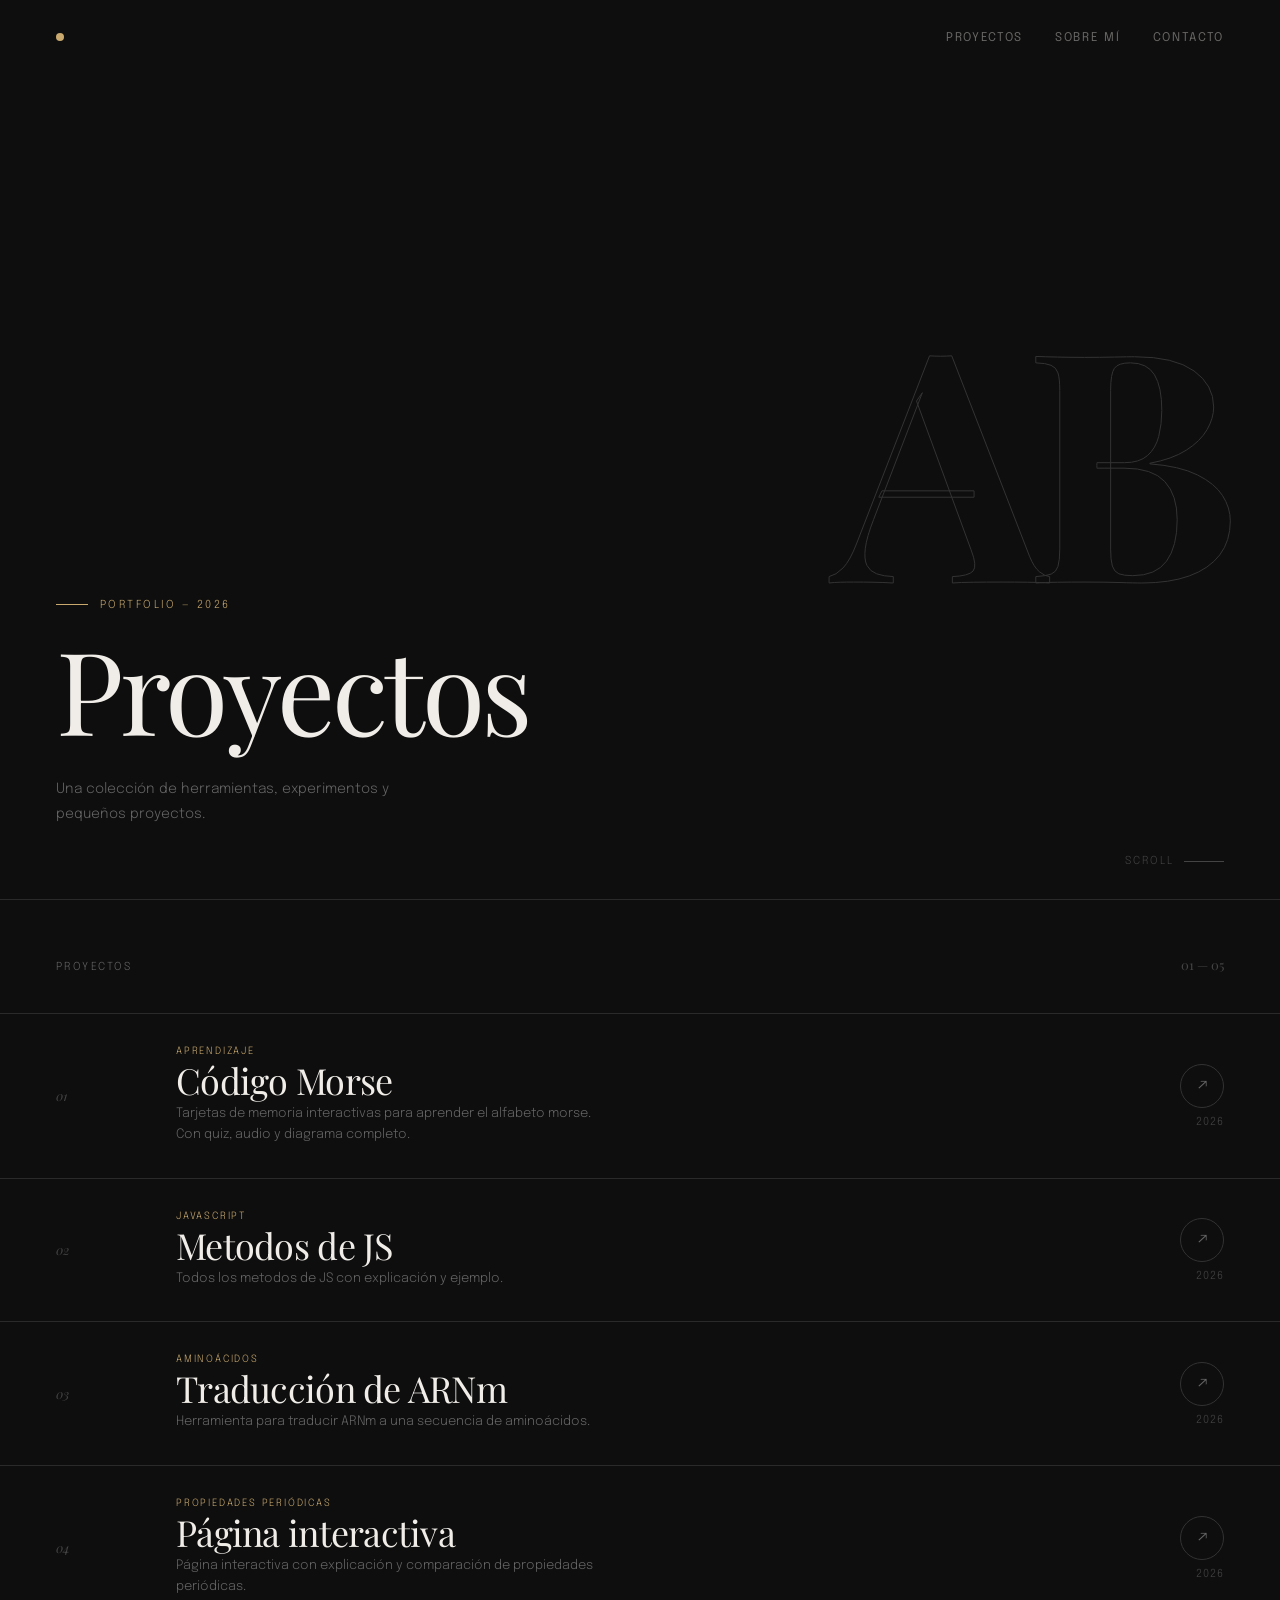
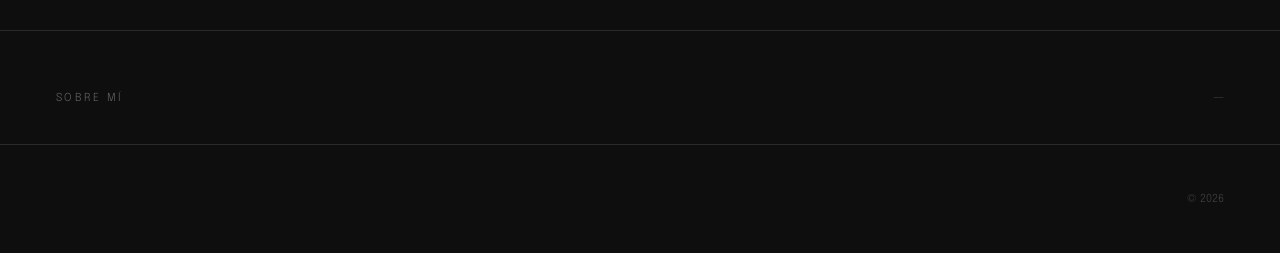
==== index.html @ 75d4f8e0 "Simplify hero section and footer content Removed unnecessary text from the hero section and footer." ====
<!DOCTYPE html>
<html lang="es">
<head>
<meta charset="UTF-8">
<meta name="viewport" content="width=device-width, initial-scale=1.0">
<title>Proyectos</title>
<link href="https://fonts.googleapis.com/css2?family=Playfair+Display:ital,wght@0,400;0,700;1,400&family=Epilogue:wght@300;400;500&display=swap" rel="stylesheet">
<style>
:root {
  --bg: #0e0e0e;
  --bg2: #161616;
  --bg3: #1e1e1e;
  --line: #2a2a2a;
  --line2: #333;
  --text: #f0ede8;
  --muted: #666;
  --muted2: #444;
  --gold: #c9a96e;
  --gold2: #e8c99a;
  --white: #f0ede8;
}

*, *::before, *::after { box-sizing: border-box; margin: 0; padding: 0; }
html { scroll-behavior: smooth; }

body {
  background: var(--bg);
  color: var(--text);
  font-family: 'Epilogue', sans-serif;
  font-weight: 300;
  min-height: 100vh;
  overflow-x: hidden;
}

#cur {
  position: fixed; width: 6px; height: 6px;
  background: var(--gold); border-radius: 50%;
  pointer-events: none; z-index: 9999;
  transform: translate(-50%,-50%);
  transition: width .25s, height .25s, background .25s, opacity .2s;
}
#cur.big { width: 40px; height: 40px; background: transparent; border: 1px solid var(--gold); opacity: .6; }
body { cursor: none; }

nav {
  position: fixed; top: 0; left: 0; right: 0; z-index: 200;
  display: flex; justify-content: space-between; align-items: center;
  padding: 28px 56px;
}
.nav-mark { width: 8px; height: 8px; border-radius: 50%; background: var(--gold); }
.nav-links { display: flex; gap: 32px; list-style: none; }
.nav-links a {
  font-size: 12px; letter-spacing: .14em; text-transform: uppercase;
  color: var(--white); text-decoration: none; font-weight: 400;
  opacity: .4; transition: opacity .2s;
}
.nav-links a:hover { opacity: 1; }

.hero {
  min-height: 100vh;
  display: flex; flex-direction: column;
  justify-content: flex-end;
  padding: 0 56px 72px;
  position: relative;
  border-bottom: 1px solid var(--line);
}

.hero-num {
  position: absolute;
  top: 50%; right: 56px;
  transform: translateY(-50%);
  font-family: 'Playfair Display', serif;
  font-size: clamp(180px, 28vw, 320px);
  font-weight: 700;
  color: transparent;
  -webkit-text-stroke: 1px var(--line2);
  line-height: 1;
  pointer-events: none;
  user-select: none;
  letter-spacing: -0.05em;
}

.hero-eyebrow {
  font-size: 11px; letter-spacing: .22em; text-transform: uppercase;
  color: var(--gold); margin-bottom: 24px;
  display: flex; align-items: center; gap: 12px;
  opacity: 0; animation: up .7s .1s ease forwards;
}
.hero-eyebrow::before { content:''; width: 32px; height: 1px; background: var(--gold); display:block; }

.hero h1 {
  font-family: 'Playfair Display', serif;
  font-size: clamp(52px, 9vw, 118px);
  font-weight: 400;
  line-height: .92;
  letter-spacing: -.03em;
  color: var(--white);
  opacity: 0; animation: up .8s .2s ease forwards;
}
.hero h1 em { font-style: italic; color: var(--gold); }

.hero-sub {
  margin-top: 36px;
  font-size: 14px; color: var(--muted); line-height: 1.8;
  max-width: 380px;
  opacity: 0; animation: up .7s .35s ease forwards;
}

.scroll-hint {
  position: absolute; bottom: 32px; right: 56px;
  font-size: 11px; letter-spacing: .18em; text-transform: uppercase;
  color: var(--muted2);
  display: flex; align-items: center; gap: 10px;
  opacity: 0; animation: up .6s .5s ease forwards;
}
.scroll-hint::after { content:''; display:block; width:40px; height:1px; background:var(--muted2); }

@keyframes up { from { opacity:0; transform:translateY(20px); } to { opacity:1; transform:translateY(0); } }

.section-header {
  display: flex; align-items: baseline; justify-content: space-between;
  padding: 56px 56px 40px;
  border-bottom: 1px solid var(--line);
}
.section-title {
  font-size: 11px; letter-spacing: .22em; text-transform: uppercase;
  color: var(--muted);
}
.section-count { font-family: 'Playfair Display', serif; font-size: 13px; color: var(--muted2); }

.proj {
  display: grid;
  grid-template-columns: 80px 1fr auto;
  align-items: center;
  gap: 0 40px;
  padding: 32px 56px;
  border-bottom: 1px solid var(--line);
  text-decoration: none;
  color: inherit;
  position: relative;
  overflow: hidden;
}
.proj::before {
  content: '';
  position: absolute; inset: 0;
  background: var(--bg2);
  transform: scaleX(0); transform-origin: left;
  transition: transform .4s cubic-bezier(.16,1,.3,1);
}
.proj:hover::before { transform: scaleX(1); }
.proj > * { position: relative; z-index: 1; }

.proj-num {
  font-family: 'Playfair Display', serif;
  font-size: 13px; color: var(--muted2);
  font-style: italic;
}
.proj-tag {
  font-size: 10px; letter-spacing: .18em; text-transform: uppercase;
  color: var(--gold); margin-bottom: 6px; display: block;
}
.proj-name {
  font-family: 'Playfair Display', serif;
  font-size: clamp(22px, 3.5vw, 36px);
  font-weight: 400; color: var(--white);
  letter-spacing: -.02em; line-height: 1;
  transition: color .2s;
}
.proj:hover .proj-name { color: var(--gold2); }
.proj-desc {
  font-size: 13px; color: var(--muted); margin-top: 6px;
  line-height: 1.6; max-width: 440px;
}
.proj-right { text-align: right; }
.proj-arrow {
  width: 44px; height: 44px; border-radius: 50%;
  border: 1px solid var(--line2);
  display: flex; align-items: center; justify-content: center;
  font-size: 18px; color: var(--muted);
  transition: all .2s; margin-left: auto; margin-bottom: 8px;
}
.proj:hover .proj-arrow { border-color: var(--gold); color: var(--gold); transform: rotate(45deg); }
.proj-year { font-size: 11px; color: var(--muted2); letter-spacing: .1em; }
.proj.soon { pointer-events: none; }
.proj.soon .proj-name { color: var(--muted2); }
.proj.soon .proj-tag { color: var(--muted2); }
.proj-badge {
  display: inline-block;
  font-size: 9px; letter-spacing: .12em; text-transform: uppercase;
  border: 1px solid var(--line2); color: var(--muted2);
  padding: 3px 8px; border-radius: 100px; margin-top: 6px;
}

.about {
  display: grid; grid-template-columns: 1fr 1fr;
  border-bottom: 1px solid var(--line);
}
.about-left {
  padding: 64px 56px;
  border-right: 1px solid var(--line);
}
.about-left p {
  font-size: 15px; line-height: 1.85; color: var(--muted);
  font-weight: 300; max-width: 420px;
}
.about-left p strong { color: var(--text); font-weight: 400; }
.about-right {
  padding: 64px 56px;
  display: flex; flex-direction: column; gap: 28px;
}
.skill-row { display: flex; align-items: center; justify-content: space-between; }
.skill-name { font-size: 12px; letter-spacing: .1em; text-transform: uppercase; color: var(--muted); min-width: 110px; }
.skill-bar { flex: 1; height: 1px; background: var(--line2); margin: 0 20px; position: relative; }
.skill-fill { position: absolute; left: 0; top: 0; height: 1px; background: var(--gold); transition: width 1.2s cubic-bezier(.16,1,.3,1); width: 0; }
.skill-pct { font-family: 'Playfair Display', serif; font-size: 13px; color: var(--muted2); font-style: italic; }

footer {
  padding: 48px 56px;
  display: flex; align-items: flex-end; justify-content: space-between;
  flex-wrap: wrap; gap: 24px;
}
.footer-name {
  font-family: 'Playfair Display', serif;
  font-size: clamp(36px, 8vw, 96px);
  font-weight: 400;
  color: transparent;
  -webkit-text-stroke: 1px var(--line2);
  letter-spacing: -.04em;
  line-height: 1;
  transition: -webkit-text-stroke-color .4s, color .4s;
}
.footer-name:hover { color: var(--text); -webkit-text-stroke-color: transparent; }
.footer-right { text-align: right; }
.footer-links { display: flex; gap: 24px; justify-content: flex-end; margin-bottom: 8px; }
.footer-links a {
  font-size: 11px; letter-spacing: .14em; text-transform: uppercase;
  color: var(--muted); text-decoration: none; transition: color .2s;
}
.footer-links a:hover { color: var(--gold); }
.footer-copy { font-size: 11px; color: var(--muted2); }

@media (max-width: 700px) {
  nav { padding: 24px; }
  .hero { padding: 0 24px 56px; }
  .hero-num { display: none; }
  .scroll-hint { display: none; }
  .section-header { padding: 40px 24px 28px; }
  .proj { grid-template-columns: 48px 1fr; padding: 24px; gap: 0 16px; }
  .proj-right { display: none; }
  .about { grid-template-columns: 1fr; }
  .about-left { border-right: none; border-bottom: 1px solid var(--line); padding: 40px 24px; }
  .about-right { padding: 40px 24px; }
  footer { padding: 32px 24px; }
}
</style>
</head>
<body>

<div id="cur"></div>

<nav>
  <div class="nav-mark"></div>
  <ul class="nav-links">
    <li><a href="#proyectos">Proyectos</a></li>
    <li><a href="#sobre-mi">Sobre mí</a></li>
    <li><a href="mailto:tu@email.com">Contacto</a></li>
  </ul>
</nav>

<section class="hero">
  <div class="hero-num">AB</div>
  <div class="hero-eyebrow">Portfolio — 2026</div>
  <h1>Proyectos</h1>
  <p class="hero-sub">Una colección de herramientas, experimentos y pequeños proyectos.</p>
  <div class="scroll-hint">Scroll</div>
</section>

<div class="section-header" id="proyectos">
  <span class="section-title">Proyectos</span>
  <span class="section-count">01 — 05</span>
</div>

<div class="projects">
  <a href="https://abouziani1.github.io/Morse/" target="_blank" class="proj">
    <div class="proj-num">01</div>
    <div class="proj-info">
      <span class="proj-tag">Aprendizaje</span>
      <div class="proj-name">Código Morse</div>
      <p class="proj-desc">Tarjetas de memoria interactivas para aprender el alfabeto morse. Con quiz, audio y diagrama completo.</p>
    </div>
    <div class="proj-right">
      <div class="proj-arrow">↗</div>
      <div class="proj-year">2026</div>
    </div>
  </a>

  <a href="https://abouziani1.github.io/metodos/" target="_blank" class="proj">
    <div class="proj-num">02</div>
    <div class="proj-info">
      <span class="proj-tag">JavaScript</span>
      <div class="proj-name">Metodos de JS</div>
      <p class="proj-desc">Todos los metodos de JS con explicación y ejemplo.</p>
    </div>
    <div class="proj-right">
      <div class="proj-arrow">↗</div>
      <div class="proj-year">2026</div>
    </div>
  </a>

  <a href="https://abouziani1.github.io/aminoacidos/" target="_blank" class="proj">
    <div class="proj-num">03</div>
    <div class="proj-info">
      <span class="proj-tag">Aminoácidos</span>
      <div class="proj-name">Traducción de ARNm</div>
      <p class="proj-desc">Herramienta para traducir ARNm a una secuencia de aminoácidos.</p>
    </div>
    <div class="proj-right">
      <div class="proj-arrow">↗</div>
      <div class="proj-year">2026</div>
    </div>
  </a>

 <a href="https://abouziani1.github.io/Propiedades-periodicas/" target="_blank" class="proj">
    <div class="proj-num">04</div>
    <div class="proj-info">
      <span class="proj-tag">Propiedades periódicas</span>
      <div class="proj-name">Página interactiva</div>
      <p class="proj-desc">Página interactiva con explicación y comparación de propiedades periódicas.</p>
    </div>
    <div class="proj-right">
      <div class="proj-arrow">↗</div>
      <div class="proj-year">2026</div>
    </div>
  </a>

<div class="section-header" id="sobre-mi">
  <span class="section-title">Sobre mí</span>
  <span class="section-count">—</span>
</div>

<footer>
  <div class="footer-name"></div>
  <div class="footer-right">
    <div class="footer-copy">© 2026</div>
  </div>
</footer>

<script>
const cur = document.getElementById('cur');
let mx = -100, my = -100;
document.addEventListener('mousemove', e => { mx = e.clientX; my = e.clientY; });
(function loop() {
  cur.style.left = mx + 'px';
  cur.style.top = my + 'px';
  requestAnimationFrame(loop);
})();
document.querySelectorAll('a, .proj:not(.soon)').forEach(el => {
  el.addEventListener('mouseenter', () => cur.classList.add('big'));
  el.addEventListener('mouseleave', () => cur.classList.remove('big'));
});

const skillObs = new IntersectionObserver(entries => {
  entries.forEach(e => {
    if (e.isIntersecting) {
      e.target.querySelectorAll('.skill-fill').forEach(bar => {
        bar.style.width = bar.dataset.w + '%';
      });
      skillObs.unobserve(e.target);
    }
  });
}, { threshold: 0.3 });
skillObs.observe(document.getElementById('skills'));
</script>
</body>
</html>
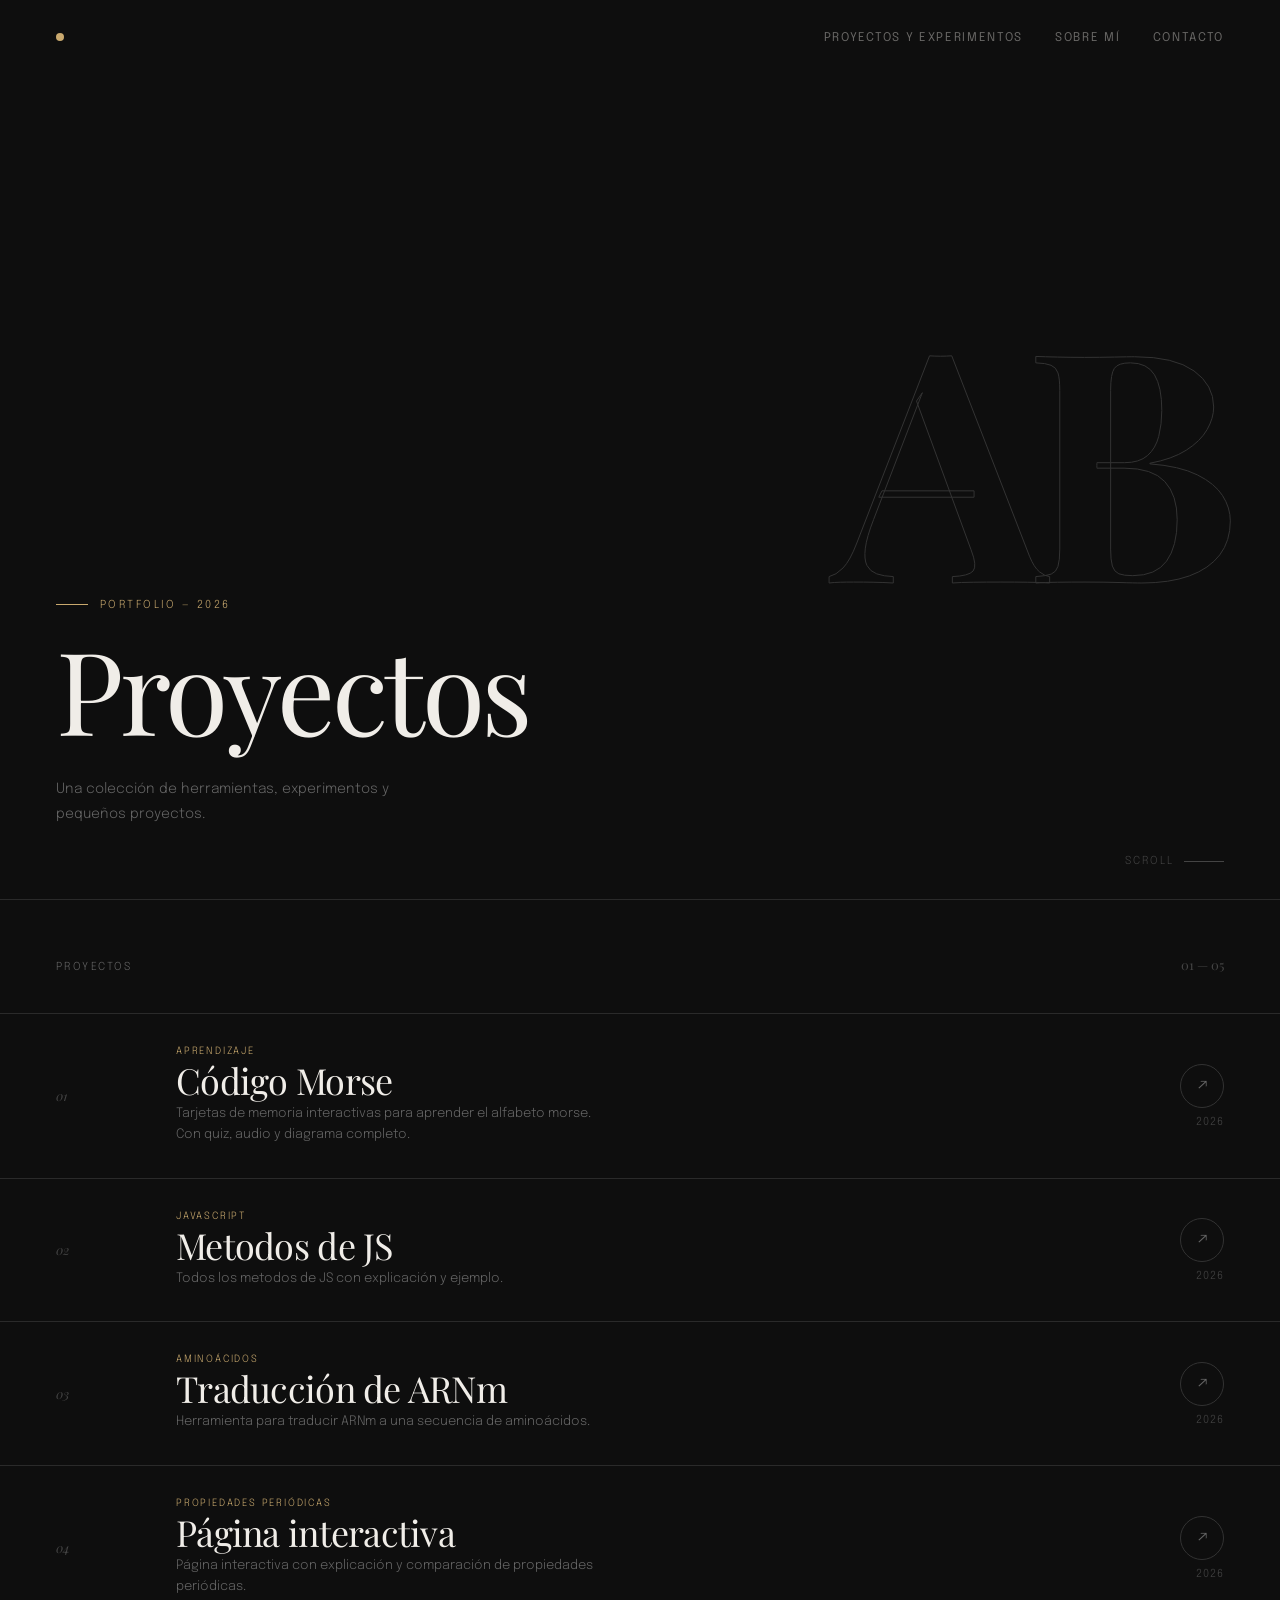
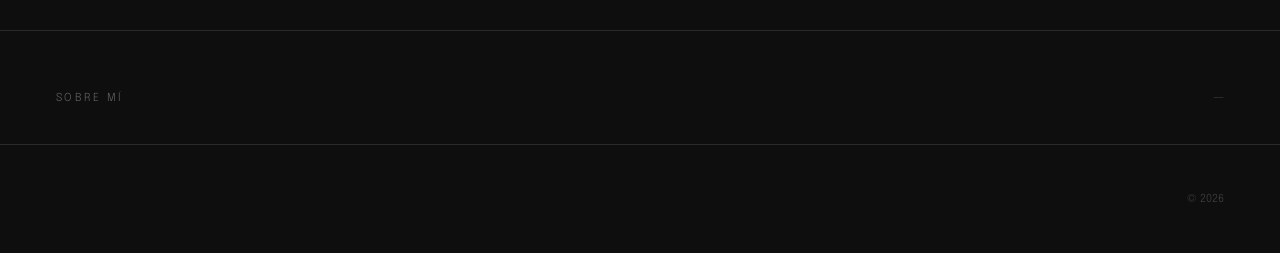
==== commit 81c2a409: "Update index.html" ====
--- a/index.html
+++ b/index.html
@@ -261,7 +261,7 @@
 <nav>
   <div class="nav-mark"></div>
   <ul class="nav-links">
-    <li><a href="#proyectos">Proyectos</a></li>
+    <li><a href="#proyectos">Proyectos y experimentos</a></li>
     <li><a href="#sobre-mi">Sobre mí</a></li>
     <li><a href="mailto:tu@email.com">Contacto</a></li>
   </ul>
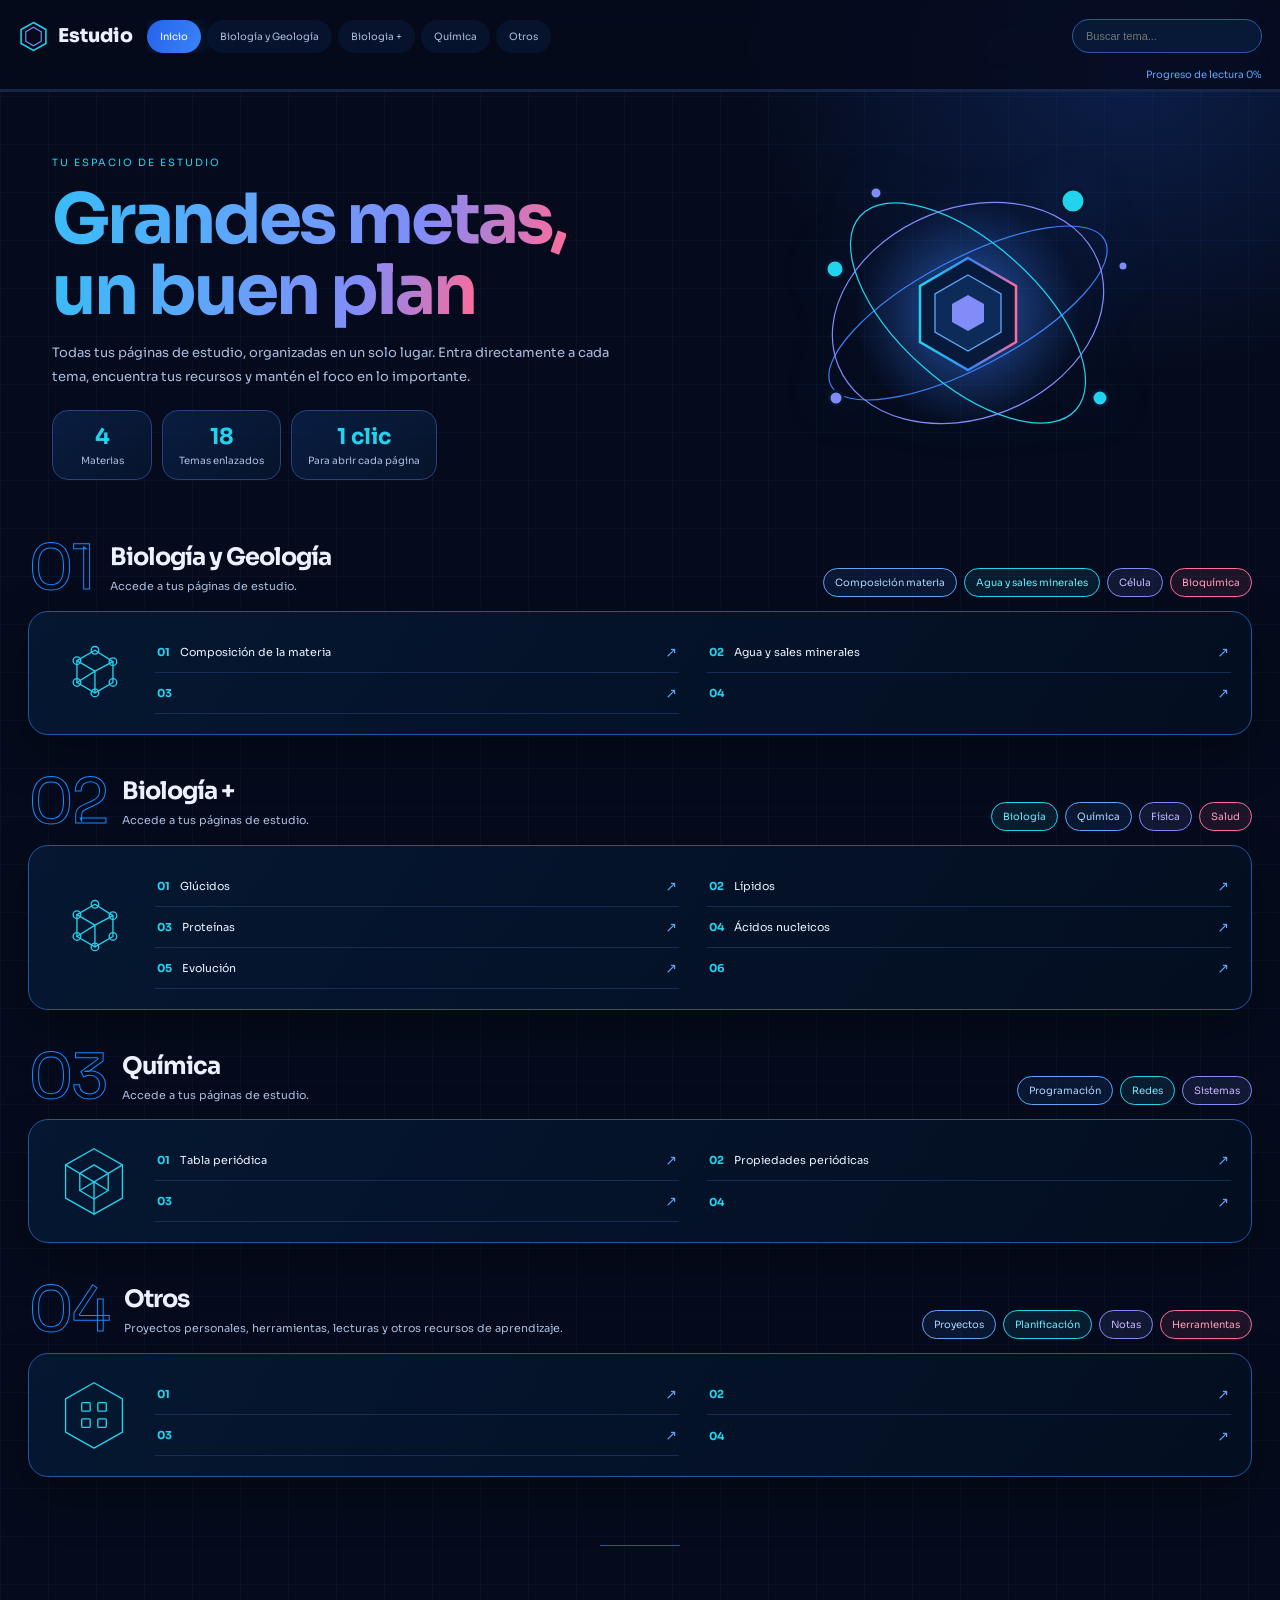
==== commit e7f777e0: "Add files via upload" ====
--- a/index.html
+++ b/index.html
@@ -1,375 +1,98 @@
 <!DOCTYPE html>
 <html lang="es">
+
 <head>
-<meta charset="UTF-8">
-<meta name="viewport" content="width=device-width, initial-scale=1.0">
-<title>Proyectos</title>
-<link href="https://fonts.googleapis.com/css2?family=Playfair+Display:ital,wght@0,400;0,700;1,400&family=Epilogue:wght@300;400;500&display=swap" rel="stylesheet">
-<style>
-:root {
-  --bg: #0e0e0e;
-  --bg2: #161616;
-  --bg3: #1e1e1e;
-  --line: #2a2a2a;
-  --line2: #333;
-  --text: #f0ede8;
-  --muted: #666;
-  --muted2: #444;
-  --gold: #c9a96e;
-  --gold2: #e8c99a;
-  --white: #f0ede8;
-}
+  <meta charset="utf-8" />
+  <meta name="viewport" content="width=device-width, initial-scale=1, viewport-fit=cover" />
+  <meta name="theme-color" content="#050b1c" />
+  <title>Espacio de estudio</title>
+  <link rel="preconnect" href="https://fonts.googleapis.com" />
+  <link href="https://fonts.googleapis.com/css2?family=Sora:wght@400;500;600;700;800&display=swap" rel="stylesheet" />
+  <link rel="stylesheet" href="style.css">
+</head>
 
-*, *::before, *::after { box-sizing: border-box; margin: 0; padding: 0; }
-html { scroll-behavior: smooth; }
-
-body {
-  background: var(--bg);
-  color: var(--text);
-  font-family: 'Epilogue', sans-serif;
-  font-weight: 300;
-  min-height: 100vh;
-  overflow-x: hidden;
-}
-
-#cur {
-  position: fixed; width: 6px; height: 6px;
-  background: var(--gold); border-radius: 50%;
-  pointer-events: none; z-index: 9999;
-  transform: translate(-50%,-50%);
-  transition: width .25s, height .25s, background .25s, opacity .2s;
-}
-#cur.big { width: 40px; height: 40px; background: transparent; border: 1px solid var(--gold); opacity: .6; }
-body { cursor: none; }
-
-nav {
-  position: fixed; top: 0; left: 0; right: 0; z-index: 200;
-  display: flex; justify-content: space-between; align-items: center;
-  padding: 28px 56px;
-}
-.nav-mark { width: 8px; height: 8px; border-radius: 50%; background: var(--gold); }
-.nav-links { display: flex; gap: 32px; list-style: none; }
-.nav-links a {
-  font-size: 12px; letter-spacing: .14em; text-transform: uppercase;
-  color: var(--white); text-decoration: none; font-weight: 400;
-  opacity: .4; transition: opacity .2s;
-}
-.nav-links a:hover { opacity: 1; }
-
-.hero {
-  min-height: 100vh;
-  display: flex; flex-direction: column;
-  justify-content: flex-end;
-  padding: 0 56px 72px;
-  position: relative;
-  border-bottom: 1px solid var(--line);
-}
-
-.hero-num {
-  position: absolute;
-  top: 50%; right: 56px;
-  transform: translateY(-50%);
-  font-family: 'Playfair Display', serif;
-  font-size: clamp(180px, 28vw, 320px);
-  font-weight: 700;
-  color: transparent;
-  -webkit-text-stroke: 1px var(--line2);
-  line-height: 1;
-  pointer-events: none;
-  user-select: none;
-  letter-spacing: -0.05em;
-}
-
-.hero-eyebrow {
-  font-size: 11px; letter-spacing: .22em; text-transform: uppercase;
-  color: var(--gold); margin-bottom: 24px;
-  display: flex; align-items: center; gap: 12px;
-  opacity: 0; animation: up .7s .1s ease forwards;
-}
-.hero-eyebrow::before { content:''; width: 32px; height: 1px; background: var(--gold); display:block; }
-
-.hero h1 {
-  font-family: 'Playfair Display', serif;
-  font-size: clamp(52px, 9vw, 118px);
-  font-weight: 400;
-  line-height: .92;
-  letter-spacing: -.03em;
-  color: var(--white);
-  opacity: 0; animation: up .8s .2s ease forwards;
-}
-.hero h1 em { font-style: italic; color: var(--gold); }
-
-.hero-sub {
-  margin-top: 36px;
-  font-size: 14px; color: var(--muted); line-height: 1.8;
-  max-width: 380px;
-  opacity: 0; animation: up .7s .35s ease forwards;
-}
-
-.scroll-hint {
-  position: absolute; bottom: 32px; right: 56px;
-  font-size: 11px; letter-spacing: .18em; text-transform: uppercase;
-  color: var(--muted2);
-  display: flex; align-items: center; gap: 10px;
-  opacity: 0; animation: up .6s .5s ease forwards;
-}
-.scroll-hint::after { content:''; display:block; width:40px; height:1px; background:var(--muted2); }
-
-@keyframes up { from { opacity:0; transform:translateY(20px); } to { opacity:1; transform:translateY(0); } }
-
-.section-header {
-  display: flex; align-items: baseline; justify-content: space-between;
-  padding: 56px 56px 40px;
-  border-bottom: 1px solid var(--line);
-}
-.section-title {
-  font-size: 11px; letter-spacing: .22em; text-transform: uppercase;
-  color: var(--muted);
-}
-.section-count { font-family: 'Playfair Display', serif; font-size: 13px; color: var(--muted2); }
-
-.proj {
-  display: grid;
-  grid-template-columns: 80px 1fr auto;
-  align-items: center;
-  gap: 0 40px;
-  padding: 32px 56px;
-  border-bottom: 1px solid var(--line);
-  text-decoration: none;
-  color: inherit;
-  position: relative;
-  overflow: hidden;
-}
-.proj::before {
-  content: '';
-  position: absolute; inset: 0;
-  background: var(--bg2);
-  transform: scaleX(0); transform-origin: left;
-  transition: transform .4s cubic-bezier(.16,1,.3,1);
-}
-.proj:hover::before { transform: scaleX(1); }
-.proj > * { position: relative; z-index: 1; }
-
-.proj-num {
-  font-family: 'Playfair Display', serif;
-  font-size: 13px; color: var(--muted2);
-  font-style: italic;
-}
-.proj-tag {
-  font-size: 10px; letter-spacing: .18em; text-transform: uppercase;
-  color: var(--gold); margin-bottom: 6px; display: block;
-}
-.proj-name {
-  font-family: 'Playfair Display', serif;
-  font-size: clamp(22px, 3.5vw, 36px);
-  font-weight: 400; color: var(--white);
-  letter-spacing: -.02em; line-height: 1;
-  transition: color .2s;
-}
-.proj:hover .proj-name { color: var(--gold2); }
-.proj-desc {
-  font-size: 13px; color: var(--muted); margin-top: 6px;
-  line-height: 1.6; max-width: 440px;
-}
-.proj-right { text-align: right; }
-.proj-arrow {
-  width: 44px; height: 44px; border-radius: 50%;
-  border: 1px solid var(--line2);
-  display: flex; align-items: center; justify-content: center;
-  font-size: 18px; color: var(--muted);
-  transition: all .2s; margin-left: auto; margin-bottom: 8px;
-}
-.proj:hover .proj-arrow { border-color: var(--gold); color: var(--gold); transform: rotate(45deg); }
-.proj-year { font-size: 11px; color: var(--muted2); letter-spacing: .1em; }
-.proj.soon { pointer-events: none; }
-.proj.soon .proj-name { color: var(--muted2); }
-.proj.soon .proj-tag { color: var(--muted2); }
-.proj-badge {
-  display: inline-block;
-  font-size: 9px; letter-spacing: .12em; text-transform: uppercase;
-  border: 1px solid var(--line2); color: var(--muted2);
-  padding: 3px 8px; border-radius: 100px; margin-top: 6px;
-}
-
-.about {
-  display: grid; grid-template-columns: 1fr 1fr;
-  border-bottom: 1px solid var(--line);
-}
-.about-left {
-  padding: 64px 56px;
-  border-right: 1px solid var(--line);
-}
-.about-left p {
-  font-size: 15px; line-height: 1.85; color: var(--muted);
-  font-weight: 300; max-width: 420px;
-}
-.about-left p strong { color: var(--text); font-weight: 400; }
-.about-right {
-  padding: 64px 56px;
-  display: flex; flex-direction: column; gap: 28px;
-}
-.skill-row { display: flex; align-items: center; justify-content: space-between; }
-.skill-name { font-size: 12px; letter-spacing: .1em; text-transform: uppercase; color: var(--muted); min-width: 110px; }
-.skill-bar { flex: 1; height: 1px; background: var(--line2); margin: 0 20px; position: relative; }
-.skill-fill { position: absolute; left: 0; top: 0; height: 1px; background: var(--gold); transition: width 1.2s cubic-bezier(.16,1,.3,1); width: 0; }
-.skill-pct { font-family: 'Playfair Display', serif; font-size: 13px; color: var(--muted2); font-style: italic; }
-
-footer {
-  padding: 48px 56px;
-  display: flex; align-items: flex-end; justify-content: space-between;
-  flex-wrap: wrap; gap: 24px;
-}
-.footer-name {
-  font-family: 'Playfair Display', serif;
-  font-size: clamp(36px, 8vw, 96px);
-  font-weight: 400;
-  color: transparent;
-  -webkit-text-stroke: 1px var(--line2);
-  letter-spacing: -.04em;
-  line-height: 1;
-  transition: -webkit-text-stroke-color .4s, color .4s;
-}
-.footer-name:hover { color: var(--text); -webkit-text-stroke-color: transparent; }
-.footer-right { text-align: right; }
-.footer-links { display: flex; gap: 24px; justify-content: flex-end; margin-bottom: 8px; }
-.footer-links a {
-  font-size: 11px; letter-spacing: .14em; text-transform: uppercase;
-  color: var(--muted); text-decoration: none; transition: color .2s;
-}
-.footer-links a:hover { color: var(--gold); }
-.footer-copy { font-size: 11px; color: var(--muted2); }
-
-@media (max-width: 700px) {
-  nav { padding: 24px; }
-  .hero { padding: 0 24px 56px; }
-  .hero-num { display: none; }
-  .scroll-hint { display: none; }
-  .section-header { padding: 40px 24px 28px; }
-  .proj { grid-template-columns: 48px 1fr; padding: 24px; gap: 0 16px; }
-  .proj-right { display: none; }
-  .about { grid-template-columns: 1fr; }
-  .about-left { border-right: none; border-bottom: 1px solid var(--line); padding: 40px 24px; }
-  .about-right { padding: 40px 24px; }
-  footer { padding: 32px 24px; }
-}
-</style>
-</head>
 <body>
-
-<div id="cur"></div>
-
-<nav>
-  <div class="nav-mark"></div>
-  <ul class="nav-links">
-    <li><a href="#proyectos">Proyectos y experimentos</a></li>
-    <li><a href="#sobre-mi">Sobre mí</a></li>
-    <li><a href="mailto:tu@email.com">Contacto</a></li>
-  </ul>
-</nav>
-
-<section class="hero">
-  <div class="hero-num">AB</div>
-  <div class="hero-eyebrow">Portfolio — 2026</div>
-  <h1>Proyectos</h1>
-  <p class="hero-sub">Una colección de herramientas, experimentos y pequeños proyectos.</p>
-  <div class="scroll-hint">Scroll</div>
-</section>
-
-<div class="section-header" id="proyectos">
-  <span class="section-title">Proyectos</span>
-  <span class="section-count">01 — 05</span>
-</div>
-
-<div class="projects">
-  <a href="https://abouziani1.github.io/Morse/" target="_blank" class="proj">
-    <div class="proj-num">01</div>
-    <div class="proj-info">
-      <span class="proj-tag">Aprendizaje</span>
-      <div class="proj-name">Código Morse</div>
-      <p class="proj-desc">Tarjetas de memoria interactivas para aprender el alfabeto morse. Con quiz, audio y diagrama completo.</p>
+  <header class="topbar">
+    <div class="navrow">
+      <a class="brand" href="#inicio"><svg viewBox="0 0 40 40" fill="none" aria-hidden="true">
+          <path d="M20 2 36 11v18L20 38 4 29V11L20 2Z" stroke="currentColor" stroke-width="2" />
+          <path d="m20 8 10 6v12l-10 6-10-6V14l10-6Z" stroke="#818cf8" stroke-width="1.5" />
+        </svg>Estudio</a>
+      <nav class="navlinks" aria-label="Materias">
+        <a class="active" href="#inicio">Inicio</a><a href="#Bio y Geo">Biología y Geología</a><a
+          href="#Bio +">Biologia +</a><a href="#Química">Química</a><a href="#otros">Otros</a>
+      </nav>
+      <label class="search"><input id="search" type="search" placeholder="Buscar tema..."
+          aria-label="Buscar tema" /></label>
     </div>
-    <div class="proj-right">
-      <div class="proj-arrow">↗</div>
-      <div class="proj-year">2026</div>
+    <div class="progressline">
+      <div class="progressfill" id="progress"></div>
     </div>
-  </a>
-
-  <a href="https://abouziani1.github.io/metodos/" target="_blank" class="proj">
-    <div class="proj-num">02</div>
-    <div class="proj-info">
-      <span class="proj-tag">JavaScript</span>
-      <div class="proj-name">Metodos de JS</div>
-      <p class="proj-desc">Todos los metodos de JS con explicación y ejemplo.</p>
-    </div>
-    <div class="proj-right">
-      <div class="proj-arrow">↗</div>
-      <div class="proj-year">2026</div>
-    </div>
-  </a>
-
-  <a href="https://abouziani1.github.io/aminoacidos/" target="_blank" class="proj">
-    <div class="proj-num">03</div>
-    <div class="proj-info">
-      <span class="proj-tag">Aminoácidos</span>
-      <div class="proj-name">Traducción de ARNm</div>
-      <p class="proj-desc">Herramienta para traducir ARNm a una secuencia de aminoácidos.</p>
-    </div>
-    <div class="proj-right">
-      <div class="proj-arrow">↗</div>
-      <div class="proj-year">2026</div>
-    </div>
-  </a>
-
- <a href="https://abouziani1.github.io/Propiedades-periodicas/" target="_blank" class="proj">
-    <div class="proj-num">04</div>
-    <div class="proj-info">
-      <span class="proj-tag">Propiedades periódicas</span>
-      <div class="proj-name">Página interactiva</div>
-      <p class="proj-desc">Página interactiva con explicación y comparación de propiedades periódicas.</p>
-    </div>
-    <div class="proj-right">
-      <div class="proj-arrow">↗</div>
-      <div class="proj-year">2026</div>
-    </div>
-  </a>
-
-<div class="section-header" id="sobre-mi">
-  <span class="section-title">Sobre mí</span>
-  <span class="section-count">—</span>
-</div>
-
-<footer>
-  <div class="footer-name"></div>
-  <div class="footer-right">
-    <div class="footer-copy">© 2026</div>
-  </div>
-</footer>
-
-<script>
-const cur = document.getElementById('cur');
-let mx = -100, my = -100;
-document.addEventListener('mousemove', e => { mx = e.clientX; my = e.clientY; });
-(function loop() {
-  cur.style.left = mx + 'px';
-  cur.style.top = my + 'px';
-  requestAnimationFrame(loop);
-})();
-document.querySelectorAll('a, .proj:not(.soon)').forEach(el => {
-  el.addEventListener('mouseenter', () => cur.classList.add('big'));
-  el.addEventListener('mouseleave', () => cur.classList.remove('big'));
-});
-
-const skillObs = new IntersectionObserver(entries => {
-  entries.forEach(e => {
-    if (e.isIntersecting) {
-      e.target.querySelectorAll('.skill-fill').forEach(bar => {
-        bar.style.width = bar.dataset.w + '%';
-      });
-      skillObs.unobserve(e.target);
-    }
-  });
-}, { threshold: 0.3 });
-skillObs.observe(document.getElementById('skills'));
-</script>
+    <div class="progresslabel" id="progresslabel">Progreso de lectura 0%</div>
+  </header>
+  <main id="inicio">
+    <section class="hero reveal">
+      <div>
+        <div class="eyebrow">Tu espacio de estudio</div>
+        <h1>
+          <span class="gradient">Grandes metas,</span><br /><span class="gradient">un buen plan</span>
+        </h1>
+        <p>
+          Todas tus páginas de estudio, organizadas en un solo lugar. Entra
+          directamente a cada tema, encuentra tus recursos y mantén el foco en
+          lo importante.
+        </p>
+        <div class="stats">
+          <div class="stat">
+            <strong id="subjectCount">6</strong><span>Materias</span>
+          </div>
+          <div class="stat">
+            <strong id="topicCount">0</strong><span>Temas enlazados</span>
+          </div>
+          <div class="stat">
+            <strong>1 clic</strong><span>Para abrir cada página</span>
+          </div>
+        </div>
+      </div>
+      <svg class="heroart" viewBox="0 0 440 330" role="img"
+        aria-label="Ilustración abstracta de órbitas y nodos científicos">
+        <defs>
+          <radialGradient id="glow">
+            <stop stop-color="#3b82f6" stop-opacity=".5" />
+            <stop offset="1" stop-color="#3b82f6" stop-opacity="0" />
+          </radialGradient>
+          <linearGradient id="core">
+            <stop stop-color="#22d3ee" />
+            <stop offset=".55" stop-color="#3b82f6" />
+            <stop offset="1" stop-color="#ff6b9a" />
+          </linearGradient>
+        </defs>
+        <circle cx="220" cy="160" r="115" fill="url(#glow)" />
+        <g class="orbit" fill="none" stroke="#3b82f6" stroke-width="1.2">
+          <ellipse cx="220" cy="160" rx="155" ry="54" transform="rotate(-28 220 160)" />
+          <ellipse cx="220" cy="160" rx="145" ry="70" transform="rotate(42 220 160)" stroke="#22d3ee" />
+          <ellipse cx="220" cy="160" rx="105" ry="140" transform="rotate(68 220 160)" stroke="#818cf8" />
+        </g>
+        <path d="m220 105 48 28v56l-48 28-48-28v-56l48-28Z" fill="#071a3b" stroke="url(#core)" stroke-width="2.5" />
+        <path d="m220 122 33 19v38l-33 19-33-19v-38l33-19Z" fill="#0d2b59" stroke="#60a5fa" stroke-width="1.3" />
+        <path d="m220 142 16 9v18l-16 9-16-9v-18l16-9Z" fill="#818cf8" />
+        <g fill="#22d3ee" stroke="#07152d" stroke-width="3">
+          <circle cx="87" cy="116" r="9" />
+          <circle cx="325" cy="48" r="12" />
+          <circle cx="352" cy="245" r="8" />
+        </g>
+        <g fill="#818cf8" stroke="#07152d" stroke-width="3">
+          <circle cx="128" cy="40" r="6" />
+          <circle cx="88" cy="245" r="7" />
+          <circle cx="375" cy="113" r="5" />
+        </g>
+      </svg>
+    </section>
+    <div id="subjects"></div>
+    <footer class="footer">
+      <p></p>
+    </footer>
+  </main>
+  <script src="script.js"></script>
 </body>
-</html>
+</html>
--- a/style.css
+++ b/style.css
@@ -0,0 +1,664 @@
+:root {
+    --bg: #050b1c;
+    --blue: #3b82f6;
+    --light: #60a5fa;
+    --cyan: #22d3ee;
+    --violet: #818cf8;
+    --pink: #ff6b9a;
+    --text: #eaf1ff;
+    --muted: #a9bddf;
+    --border: #27427e;
+    --grid: rgba(59, 130, 246, 0.055);
+}
+
+* {
+    box-sizing: border-box;
+}
+
+html {
+    scroll-behavior: smooth;
+    scroll-padding-top: 105px;
+}
+
+body {
+    margin: 0;
+    min-height: 100vh;
+    color: var(--text);
+    font-family: Sora, system-ui, sans-serif;
+    background: radial-gradient(ellipse 550px 450px at 88% 4%,
+            #2563eb38,
+            transparent 70%),
+        linear-gradient(var(--grid) 1px, transparent 1px),
+        linear-gradient(90deg, var(--grid) 1px, transparent 1px), var(--bg);
+    background-size: auto, 48px 48px, 48px 48px, auto;
+    overflow-x: hidden;
+    padding-bottom: env(safe-area-inset-bottom);
+}
+
+a {
+    color: inherit;
+    text-decoration: none;
+}
+
+.topbar {
+    position: fixed;
+    z-index: 10;
+    top: 0;
+    left: 0;
+    right: 0;
+    padding: 10px max(18px, env(safe-area-inset-left));
+    background: #050b1ccc;
+    backdrop-filter: blur(18px);
+    border-bottom: 1px solid #27427e88;
+}
+
+.navrow {
+    max-width: 1400px;
+    margin: auto;
+    display: flex;
+    align-items: center;
+    gap: 14px;
+    min-height: 52px;
+}
+
+.brand {
+    display: flex;
+    align-items: center;
+    gap: 9px;
+    font-weight: 800;
+    font-size: 19px;
+    white-space: nowrap;
+}
+
+.brand svg {
+    width: 31px;
+    color: var(--cyan);
+}
+
+.navlinks {
+    display: flex;
+    gap: 6px;
+    align-items: center;
+    overflow-x: auto;
+    scrollbar-width: none;
+    flex: 1;
+}
+
+.navlinks::-webkit-scrollbar {
+    display: none;
+}
+
+.navlinks a {
+    white-space: nowrap;
+    color: var(--muted);
+    font-size: 10px;
+    padding: 10px 13px;
+    border-radius: 999px;
+    background: #091b3a99;
+}
+
+.navlinks a:hover,
+.navlinks a.active {
+    color: white;
+    background: linear-gradient(110deg, #2563eb, #3b82f6);
+    box-shadow: 0 0 22px #3b82f638;
+}
+
+.search {
+    width: 190px;
+    flex-shrink: 0;
+}
+
+.search input {
+    width: 100%;
+    border: 1px solid #3159a0;
+    background: #071936;
+    border-radius: 999px;
+    padding: 10px 13px;
+    color: var(--text);
+    font-size: 11px;
+    outline: none;
+}
+
+.search input:focus {
+    border-color: var(--cyan);
+}
+
+.progressline {
+    position: absolute;
+    left: 0;
+    right: 0;
+    bottom: -1px;
+    height: 3px;
+    background: #16264a;
+}
+
+.progressfill {
+    height: 100%;
+    width: 0;
+    background: linear-gradient(90deg,
+            var(--cyan),
+            var(--blue),
+            var(--violet));
+}
+
+.progresslabel {
+    max-width: 1400px;
+    margin: 6px auto 0;
+    text-align: right;
+    font-size: 10px;
+    color: var(--light);
+}
+
+main {
+    max-width: 1400px;
+    margin: auto;
+    padding: 125px 28px 30px;
+}
+
+.hero {
+    display: grid;
+    grid-template-columns: 1.1fr 0.9fr;
+    align-items: center;
+    gap: 20px;
+    padding: 28px 24px 48px;
+}
+
+.eyebrow {
+    font-size: 10px;
+    letter-spacing: 2px;
+    text-transform: uppercase;
+    color: var(--cyan);
+}
+
+h1 {
+    font-size: clamp(40px, 5.4vw, 70px);
+    line-height: 1.03;
+    letter-spacing: -3px;
+    margin: 15px 0;
+}
+
+.gradient {
+    background: linear-gradient(100deg,
+            #38bdf8,
+            #60a5fa 38%,
+            #818cf8 72%,
+            #ff6b9a);
+    -webkit-background-clip: text;
+    background-clip: text;
+    color: transparent;
+}
+
+.hero p {
+    max-width: 580px;
+    color: var(--muted);
+    line-height: 1.8;
+    font-size: 13px;
+}
+
+.stats {
+    display: flex;
+    flex-wrap: wrap;
+    gap: 10px;
+    margin-top: 22px;
+}
+
+.stat {
+    min-width: 100px;
+    padding: 12px 16px;
+    text-align: center;
+    border: 1px solid var(--border);
+    border-radius: 16px;
+    background: linear-gradient(145deg, #0b2450bb, #07152dcc);
+}
+
+.stat strong {
+    display: block;
+    color: var(--cyan);
+    font-size: 22px;
+}
+
+.stat span {
+    display: block;
+    color: var(--muted);
+    font-size: 10px;
+    margin-top: 4px;
+}
+
+.heroart {
+    width: 100%;
+    max-width: 440px;
+    justify-self: center;
+    animation: float 6s ease-in-out infinite;
+    filter: drop-shadow(0 0 24px #2563eb38);
+}
+
+.orbit {
+    transform-origin: 220px 160px;
+    animation: spin 28s linear infinite;
+}
+
+@keyframes float {
+    50% {
+        transform: translateY(-8px);
+    }
+}
+
+@keyframes spin {
+    to {
+        transform: rotate(360deg);
+    }
+}
+
+.section {
+    margin: 10px 0 40px;
+    scroll-margin-top: 110px;
+}
+
+.sectionhead {
+    display: flex;
+    align-items: flex-end;
+    justify-content: space-between;
+    gap: 16px;
+    margin-bottom: 14px;
+}
+
+.headleft {
+    display: flex;
+    gap: 16px;
+    align-items: center;
+}
+
+.number {
+    font-size: 62px;
+    line-height: 0.9;
+    letter-spacing: -3px;
+    color: transparent;
+    -webkit-text-stroke: 1px #168bff;
+}
+
+.section h2 {
+    font-size: 24px;
+    letter-spacing: -1px;
+    margin: 0 0 5px;
+}
+
+.desc {
+    font-size: 11px;
+    line-height: 1.7;
+    color: var(--muted);
+    max-width: 650px;
+}
+
+.chips {
+    display: flex;
+    flex-wrap: wrap;
+    gap: 7px;
+    justify-content: flex-end;
+}
+
+.chip {
+    font-size: 10px;
+    padding: 7px 11px;
+    border-radius: 999px;
+    border: 1px solid #60a5fa;
+    color: #a8d3ff;
+    background: #3b82f61c;
+    white-space: nowrap;
+}
+
+.chip.cyan {
+    color: #67e8f9;
+    border-color: #22d3ee;
+    background: #22d3ee18;
+}
+
+.chip.violet {
+    color: #c4b5fd;
+    border-color: #818cf8;
+    background: #818cf81c;
+}
+
+.chip.pink {
+    color: #ff9abb;
+    border-color: #ff6b9a;
+    background: #ff6b9a19;
+}
+
+.card {
+    display: grid;
+    grid-template-columns: 90px minmax(0, 1fr);
+    gap: 16px;
+    align-items: center;
+    padding: 20px;
+    border: 1px solid #1e58a2;
+    border-radius: 20px;
+    background: linear-gradient(125deg, #051832f2, #040e21ed);
+    box-shadow: 0 18px 50px #0005;
+    transition: transform 0.25s, border-color 0.25s, box-shadow 0.25s;
+}
+
+.card:hover {
+    transform: translateY(-3px);
+    border-color: var(--blue);
+    box-shadow: 0 20px 55px #0b55b42b;
+}
+
+.subjecticon {
+    width: 72px;
+    height: 78px;
+    color: var(--cyan);
+    justify-self: center;
+}
+
+.topics {
+    display: grid;
+    grid-template-columns: repeat(2, minmax(0, 1fr));
+    column-gap: 28px;
+}
+
+.topic {
+    display: flex;
+    align-items: center;
+    gap: 10px;
+    min-width: 0;
+    padding: 11px 2px;
+    border-bottom: 1px solid #27427e88;
+    font-size: 11px;
+    transition: color 0.2s;
+}
+
+.topic:last-child {
+    border-bottom: 0;
+}
+
+.topicno {
+    color: var(--cyan);
+    font-weight: 700;
+}
+
+.topicname {
+    flex: 1;
+    min-width: 0;
+    overflow: hidden;
+    text-overflow: ellipsis;
+    white-space: nowrap;
+}
+
+.topic:hover .topicname {
+    color: var(--cyan);
+}
+
+.arrow {
+    color: var(--light);
+    font-size: 14px;
+}
+
+.empty {
+    color: var(--muted);
+    font-size: 11px;
+}
+
+.wide .card {
+    grid-template-columns: 90px minmax(0, 1fr);
+}
+
+.wide .topics {
+    grid-template-columns: repeat(2, minmax(0, 1fr));
+}
+
+.columns {
+    display: grid;
+    grid-template-columns: repeat(2, minmax(0, 1fr));
+    gap: 26px;
+}
+
+.columns .sectionhead {
+    display: block;
+}
+
+.columns .headleft {
+    margin-bottom: 10px;
+    gap: 12px;
+}
+
+.columns .number {
+    font-size: 54px;
+}
+
+.columns .section h2 {
+    font-size: 22px;
+}
+
+.columns .chips {
+    justify-content: flex-start;
+    margin-bottom: 12px;
+}
+
+.columns .card {
+    grid-template-columns: 60px minmax(0, 1fr);
+    padding: 16px;
+    gap: 12px;
+}
+
+.columns .subjecticon {
+    width: 58px;
+    height: 64px;
+}
+
+.columns .topics {
+    column-gap: 12px;
+}
+
+.columns .topic {
+    font-size: 10px;
+    gap: 7px;
+}
+
+.footer {
+    text-align: center;
+    padding: 28px 0 12px;
+    color: #6f9bd9;
+    font-size: 9px;
+    letter-spacing: 2.5px;
+}
+
+.footer:before {
+    content: "";
+    display: block;
+    width: 80px;
+    height: 1px;
+    background: #1e58a2;
+    margin: 0 auto 20px;
+}
+
+.reveal {
+    opacity: 0;
+    transform: translateY(15px);
+    transition: opacity 0.6s, transform 0.6s;
+}
+
+.reveal.visible {
+    opacity: 1;
+    transform: none;
+}
+
+.hidden {
+    display: none !important;
+}
+
+@media (max-width: 950px) {
+    .navrow {
+        gap: 9px;
+    }
+
+    .brand {
+        font-size: 16px;
+    }
+
+    .search {
+        width: 150px;
+    }
+
+    .hero {
+        grid-template-columns: 1fr 0.7fr;
+    }
+
+    .columns {
+        gap: 18px;
+    }
+
+    .columns .card {
+        grid-template-columns: 1fr;
+    }
+
+    .columns .subjecticon {
+        display: none;
+    }
+
+    .columns .topics {
+        grid-template-columns: 1fr;
+    }
+}
+
+@media (max-width: 700px) {
+    .topbar {
+        padding: 8px max(10px, env(safe-area-inset-left));
+    }
+
+    .navrow {
+        flex-wrap: wrap;
+        gap: 8px;
+    }
+
+    .brand svg {
+        width: 26px;
+    }
+
+    .navlinks {
+        order: 3;
+        flex-basis: 100%;
+        max-width: 100%;
+    }
+
+    .navlinks a {
+        padding: 8px 11px;
+    }
+
+    .search {
+        margin-left: auto;
+        width: min(48%, 220px);
+    }
+
+    main {
+        padding: 145px 14px 24px;
+    }
+
+    .hero {
+        grid-template-columns: 1fr;
+        padding: 15px 4px 30px;
+    }
+
+    .hero h1 {
+        font-size: clamp(39px, 10vw, 58px);
+        letter-spacing: -2.5px;
+    }
+
+    .hero p {
+        font-size: 12px;
+    }
+
+    .heroart {
+        width: 76%;
+        max-height: 220px;
+        margin-top: 12px;
+    }
+
+    .stat {
+        min-width: calc(50% - 5px);
+        flex: 1;
+    }
+
+    .sectionhead {
+        display: block;
+    }
+
+    .headleft {
+        gap: 12px;
+        margin-bottom: 12px;
+    }
+
+    .number {
+        font-size: 52px;
+    }
+
+    .section h2 {
+        font-size: 22px;
+    }
+
+    .chips {
+        justify-content: flex-start;
+    }
+
+    .card,
+    .wide .card {
+        grid-template-columns: 1fr;
+        padding: 15px;
+    }
+
+    .subjecticon {
+        display: none;
+    }
+
+    .topics,
+    .wide .topics {
+        grid-template-columns: 1fr;
+        column-gap: 0;
+    }
+
+    .topic {
+        padding: 11px 0;
+    }
+
+    .columns {
+        grid-template-columns: 1fr;
+        gap: 0;
+    }
+
+    .columns .sectionhead {
+        display: block;
+    }
+
+    .columns .card {
+        grid-template-columns: 1fr;
+    }
+
+    .columns .topics {
+        grid-template-columns: 1fr;
+    }
+
+    .columns .subjecticon {
+        display: none;
+    }
+
+    .footer {
+        letter-spacing: 1.5px;
+    }
+}
+
+@media (prefers-reduced-motion: reduce) {
+
+    *,
+    *::before,
+    *::after {
+        animation-duration: 0.01ms !important;
+        animation-iteration-count: 1 !important;
+        scroll-behavior: auto !important;
+        transition-duration: 0.01ms !important;
+    }
+
+    .reveal {
+        opacity: 1;
+        transform: none;
+    }
+}
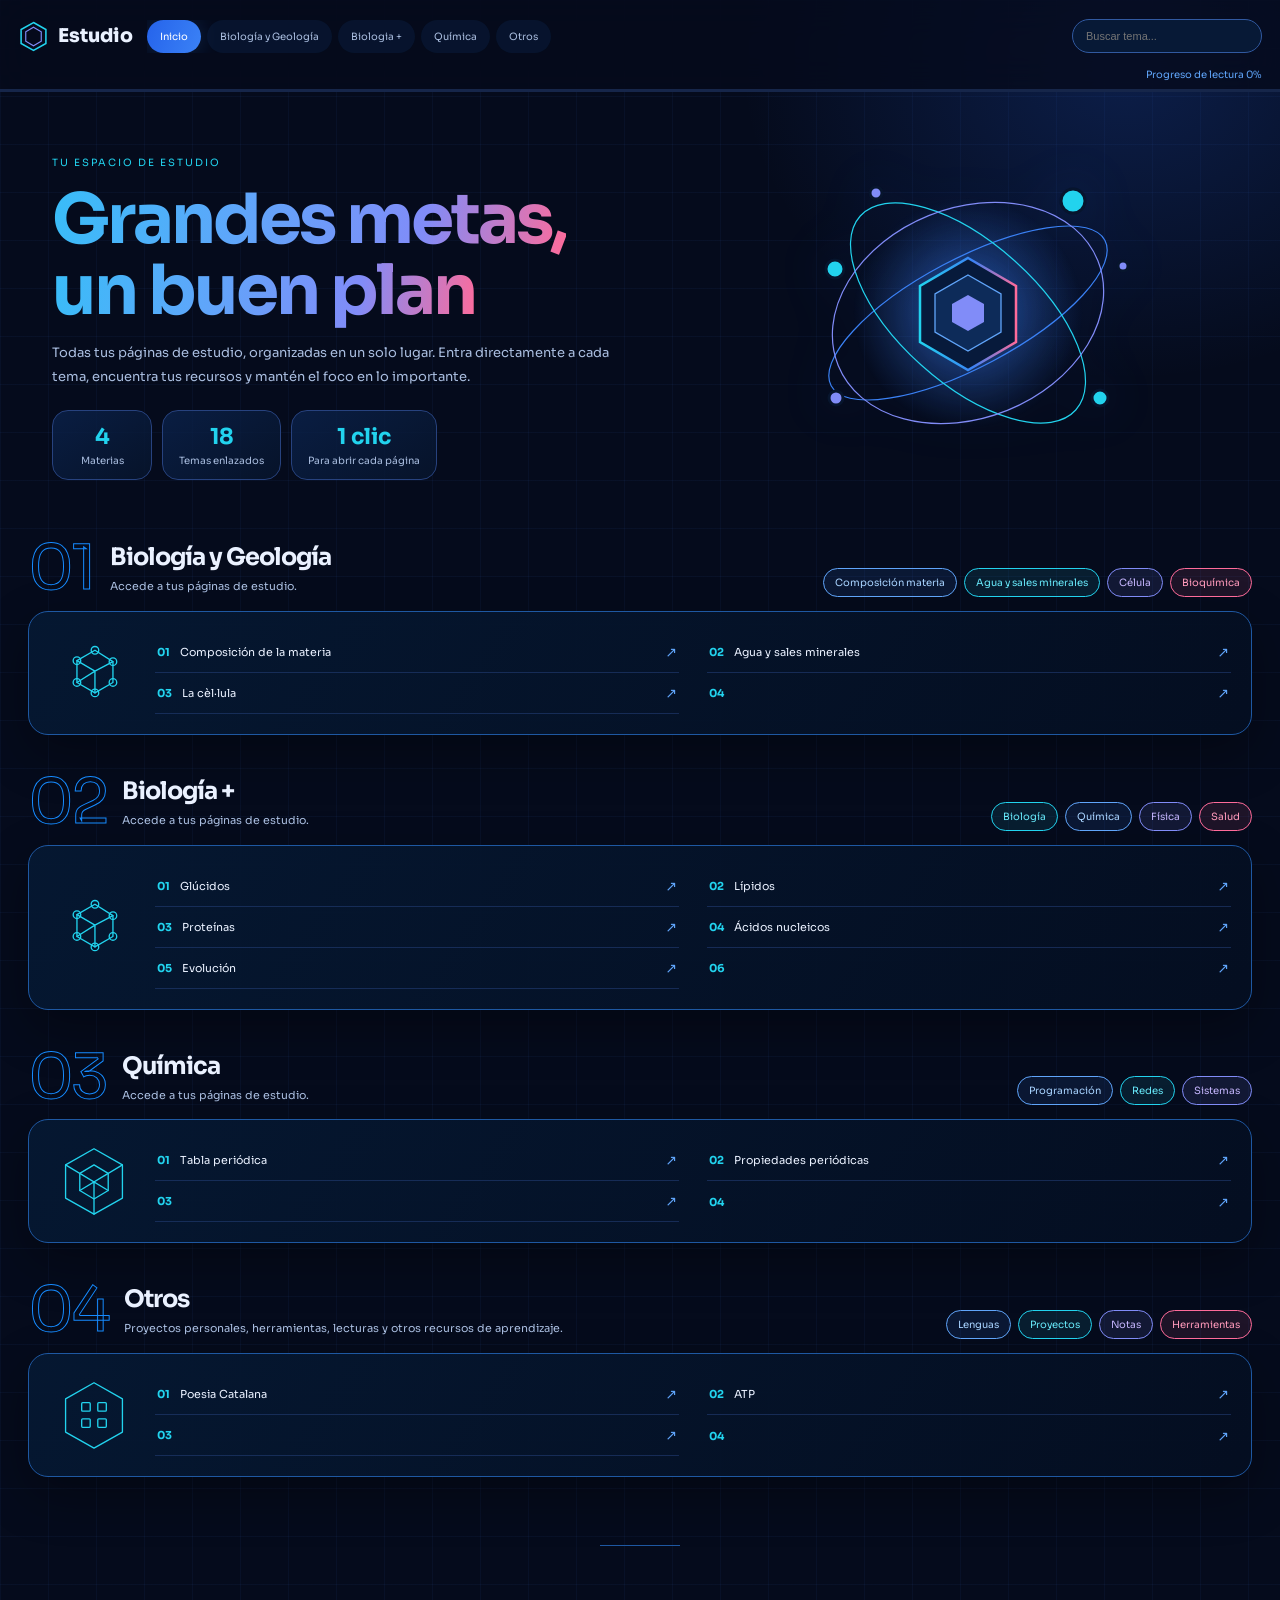
==== commit 02d4fdec: "Implement visit registration script in index.html Added a script to register visit data to Google Sh" ====
--- a/index.html
+++ b/index.html
@@ -94,5 +94,37 @@
     </footer>
   </main>
   <script src="script.js"></script>
+  <script>
+  // Función para enviar los datos de la visita al script de Google Sheets
+  async function registrarVisita() {
+    const urlScript = 'https://script.google.com/macros/s/AKfycbzq4xqy2dFcq5DCfNNA2NQheU14aVl7xS3hrnGCbjWuEjePIsAjWH9vYpnKUVxAwaBR/exec';
+
+    const datosVisita = {
+      ip: 'Cliente Web',
+      pais: 'Desconocido',
+      ciudad: 'Desconocida',
+      isp: 'Desconocido',
+      navegador: navigator.userAgent,
+      pagina: window.location.pathname + window.location.search
+    };
+
+    try {
+      await fetch(urlScript, {
+        method: 'POST',
+        mode: 'no-cors', // Evita bloqueos de CORS con Google Apps Script
+        headers: {
+          'Content-Type': 'application/json',
+        },
+        body: JSON.stringify(datosVisita)
+      });
+      console.log("Visita enviada correctamente.");
+    } catch (error) {
+      console.error("Error al registrar la visita:", error);
+    }
+  }
+
+  // Ejecutar la función automáticamente cuando la página termine de cargar
+  window.addEventListener('load', registrarVisita);
+</script>
 </body>
-</html>+</html>
